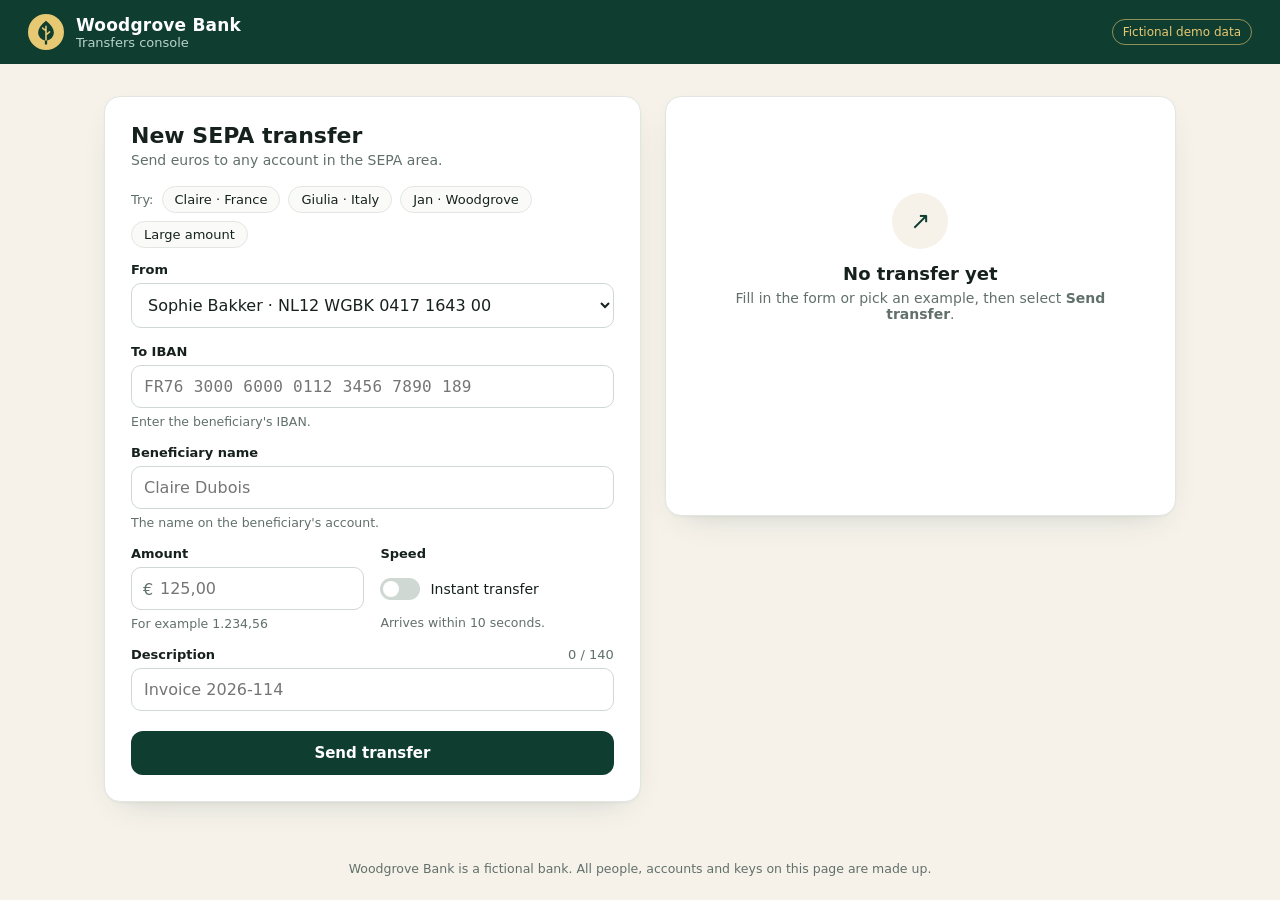
==== console/index.html @ 0089c5d4 "Initial commit" ====
<!doctype html>
<html lang="en">
  <head>
    <meta charset="utf-8" />
    <meta name="viewport" content="width=device-width, initial-scale=1" />
    <title>Woodgrove Transfers · Transfer console</title>
    <link rel="stylesheet" href="console.css" />
  </head>
  <body>
    <header class="topbar">
      <div class="brand">
        <svg class="logo" viewBox="0 0 32 32" aria-hidden="true">
          <circle cx="16" cy="16" r="16" fill="#e7c873" />
          <path d="M16 6c-4.6 3.4-7 7-7 10.6A7 7 0 0 0 15 23.5V27h2v-3.5a7 7 0 0 0 6-6.9C23 13 20.6 9.4 16 6Z" fill="#0f3d30" />
          <path d="M16 11v12M16 15l-3-2.5M16 18.5l3.2-2.6" stroke="#e7c873" stroke-width="1.4" stroke-linecap="round" fill="none" />
        </svg>
        <div>
          <strong>Woodgrove Bank</strong>
          <span>Transfers console</span>
        </div>
      </div>
      <span class="demo-tag" title="Woodgrove Bank and all data on this page are fictional">Fictional demo data</span>
    </header>

    <main class="layout">
      <section class="card">
        <div class="card-head">
          <h1>New SEPA transfer</h1>
          <p>Send euros to any account in the SEPA area.</p>
        </div>

        <div class="examples" aria-label="Examples">
          <span>Try:</span>
          <button type="button" data-example="claire">Claire · France</button>
          <button type="button" data-example="giulia">Giulia · Italy</button>
          <button type="button" data-example="jan">Jan · Woodgrove</button>
          <button type="button" data-example="big">Large amount</button>
        </div>

        <form id="transfer-form" novalidate>
          <label class="field">
            <span class="label">From</span>
            <select id="fromIban" name="fromIban"></select>
          </label>

          <label class="field">
            <span class="label">To IBAN</span>
            <input id="toIban" name="toIban" autocomplete="off" spellcheck="false" placeholder="FR76 3000 6000 0112 3456 7890 189" />
            <span class="hint" id="iban-hint">Enter the beneficiary's IBAN.</span>
          </label>

          <label class="field">
            <span class="label">Beneficiary name</span>
            <input id="beneficiaryName" name="beneficiaryName" autocomplete="off" placeholder="Claire Dubois" />
            <span class="hint" id="name-hint">The name on the beneficiary's account.</span>
          </label>

          <div class="row">
            <label class="field">
              <span class="label">Amount</span>
              <span class="amount-input">
                <span aria-hidden="true">€</span>
                <input id="amount" name="amount" inputmode="decimal" autocomplete="off" placeholder="125,00" />
              </span>
              <span class="hint" id="amount-hint">For example 1.234,56</span>
            </label>

            <label class="field toggle">
              <span class="label">Speed</span>
              <span class="switch">
                <input type="checkbox" id="instant" name="instant" />
                <span class="track" aria-hidden="true"></span>
                <span>Instant transfer</span>
              </span>
              <span class="hint">Arrives within 10 seconds.</span>
            </label>
          </div>

          <label class="field">
            <span class="label">Description <em id="description-count">0 / 140</em></span>
            <input id="description" name="description" autocomplete="off" placeholder="Invoice 2026-114" />
          </label>

          <button class="primary" type="submit">Send transfer</button>
        </form>
      </section>

      <section class="card result" id="result" aria-live="polite">
        <div class="empty" id="result-empty">
          <div class="empty-icon" aria-hidden="true">↗</div>
          <h2>No transfer yet</h2>
          <p>Fill in the form or pick an example, then select <strong>Send transfer</strong>.</p>
        </div>

        <div id="result-body" hidden>
          <div class="result-head">
            <span class="status" id="result-status">ACCEPTED</span>
            <span class="result-id" id="result-id"></span>
          </div>
          <p class="big-amount" id="result-amount"></p>
          <dl class="summary" id="result-summary"></dl>
          <ul class="errors" id="result-errors"></ul>

          <details class="json" open>
            <summary>JSON returned by createTransfer</summary>
            <pre id="result-json"></pre>
          </details>
        </div>
      </section>
    </main>

    <footer class="foot">Woodgrove Bank is a fictional bank. All people, accounts and keys on this page are made up.</footer>

    <script src="../data/accounts.js"></script>
    <script src="../src/config.js"></script>
    <script src="../src/iban.js"></script>
    <script src="../src/money.js"></script>
    <script src="../src/transfer.js"></script>
    <script src="console.js"></script>
  </body>
</html>
---- console/console.css ----
:root {
  --forest: #0f3d30;
  --forest-2: #17543f;
  --leaf: #2f8f6b;
  --gold: #e7c873;
  --sand: #f6f2ea;
  --ink: #16211d;
  --muted: #61706a;
  --line: #e2e6e1;
  --ok: #1d7a4f;
  --ok-bg: #e5f4ec;
  --bad: #b3261e;
  --bad-bg: #fdecea;
  --radius: 16px;
  font-family: system-ui, -apple-system, 'Segoe UI', Roboto, 'Helvetica Neue', sans-serif;
  color: var(--ink);
  background: var(--sand);
}

* { box-sizing: border-box; }
body { margin: 0; min-height: 100vh; display: flex; flex-direction: column; }
button, input, select { font: inherit; color: inherit; }

.topbar {
  display: flex; align-items: center; justify-content: space-between;
  padding: 14px 28px; background: var(--forest); color: #fff;
}
.brand { display: flex; align-items: center; gap: 12px; }
.brand .logo { width: 36px; height: 36px; }
.brand strong { display: block; font-size: 17px; letter-spacing: 0.2px; }
.brand span { display: block; font-size: 13px; color: #b9d3c8; }
.demo-tag {
  font-size: 12px; padding: 5px 10px; border-radius: 999px;
  border: 1px solid rgba(231, 200, 115, 0.6); color: var(--gold);
}

.layout {
  flex: 1; width: 100%; max-width: 1120px; margin: 0 auto; padding: 32px 24px;
  display: grid; grid-template-columns: minmax(0, 1.05fr) minmax(0, 1fr); gap: 24px; align-items: start;
}
@media (max-width: 860px) { .layout { grid-template-columns: 1fr; } }

.card {
  background: #fff; border: 1px solid var(--line); border-radius: var(--radius);
  padding: 26px; box-shadow: 0 1px 2px rgba(15, 61, 48, 0.04), 0 12px 32px -18px rgba(15, 61, 48, 0.25);
}
.card-head h1 { margin: 0; font-size: 22px; }
.card-head p { margin: 4px 0 0; color: var(--muted); font-size: 14px; }

.examples { display: flex; flex-wrap: wrap; align-items: center; gap: 8px; margin: 18px 0 6px; font-size: 13px; }
.examples span { color: var(--muted); }
.examples button {
  border: 1px solid var(--line); background: #fafbf9; border-radius: 999px; padding: 5px 12px; cursor: pointer;
}
.examples button:hover { border-color: var(--leaf); color: var(--forest); }

form { display: grid; gap: 16px; margin-top: 14px; }
.row { display: grid; grid-template-columns: 1fr 1fr; gap: 16px; }
.field { display: grid; gap: 6px; }
.label { font-size: 13px; font-weight: 600; display: flex; justify-content: space-between; }
.label em { font-style: normal; font-weight: 400; color: var(--muted); }
.field input:not([type='checkbox']), .field select {
  width: 100%; border: 1px solid #cfd8d3; border-radius: 10px; padding: 11px 12px; background: #fff;
  transition: border-color 0.15s, box-shadow 0.15s;
}
.field input:focus, .field select:focus { outline: none; border-color: var(--leaf); box-shadow: 0 0 0 3px rgba(47, 143, 107, 0.18); }
#toIban { font-family: ui-monospace, 'SF Mono', Consolas, monospace; letter-spacing: 0.3px; }
.hint { font-size: 12.5px; color: var(--muted); min-height: 1.2em; }
.hint.ok { color: var(--ok); }
.hint.warn { color: #9a6700; }

.amount-input { position: relative; display: block; }
.amount-input > span { position: absolute; left: 12px; top: 50%; transform: translateY(-50%); color: var(--muted); }
.amount-input input { padding-left: 28px !important; font-variant-numeric: tabular-nums; }

.switch { display: flex; align-items: center; gap: 10px; cursor: pointer; padding: 9px 0; font-size: 14px; }
.switch input { position: absolute; opacity: 0; }
.switch .track {
  width: 40px; height: 22px; border-radius: 999px; background: #cfd8d3; position: relative; transition: background 0.15s;
}
.switch .track::after {
  content: ''; position: absolute; top: 3px; left: 3px; width: 16px; height: 16px; border-radius: 50%;
  background: #fff; transition: transform 0.15s;
}
.switch input:checked + .track { background: var(--leaf); }
.switch input:checked + .track::after { transform: translateX(18px); }
.switch input:focus-visible + .track { box-shadow: 0 0 0 3px rgba(47, 143, 107, 0.3); }

.primary {
  margin-top: 4px; border: 0; border-radius: 12px; padding: 13px 18px; font-weight: 600; font-size: 15px;
  background: var(--forest); color: #fff; cursor: pointer; transition: background 0.15s, transform 0.05s;
}
.primary:hover { background: var(--forest-2); }
.primary:active { transform: translateY(1px); }

.result { min-height: 420px; }
.empty { text-align: center; padding: 70px 20px; color: var(--muted); }
.empty-icon {
  width: 56px; height: 56px; margin: 0 auto 14px; border-radius: 50%; display: grid; place-items: center;
  background: var(--sand); color: var(--forest); font-size: 24px;
}
.empty h2 { margin: 0 0 6px; color: var(--ink); font-size: 18px; }
.empty p { margin: 0; font-size: 14px; }

.result-head { display: flex; align-items: center; justify-content: space-between; gap: 12px; }
.status { font-size: 12px; font-weight: 700; letter-spacing: 0.6px; padding: 5px 10px; border-radius: 999px; }
.status.accepted { background: var(--ok-bg); color: var(--ok); }
.status.rejected { background: var(--bad-bg); color: var(--bad); }
.result-id { font-family: ui-monospace, 'SF Mono', Consolas, monospace; font-size: 13px; color: var(--muted); }
.big-amount { font-size: 34px; font-weight: 700; margin: 16px 0 8px; font-variant-numeric: tabular-nums; }

.summary { display: grid; grid-template-columns: 110px 1fr; gap: 8px 12px; margin: 0; font-size: 14px; }
.summary dt { color: var(--muted); }
.summary dd { margin: 0; overflow-wrap: anywhere; }
.mono { font-family: ui-monospace, 'SF Mono', Consolas, monospace; font-size: 13px; }

.errors { list-style: none; padding: 0; margin: 16px 0 0; display: grid; gap: 8px; }
.errors:empty { display: none; }
.errors li { background: var(--bad-bg); color: #5f1410; border-radius: 10px; padding: 10px 12px; font-size: 14px; }
.errors strong { display: block; font-size: 11.5px; letter-spacing: 0.5px; color: var(--bad); }

.json { margin-top: 20px; border-top: 1px solid var(--line); padding-top: 14px; }
.json summary { cursor: pointer; font-size: 13px; font-weight: 600; color: var(--muted); }
.json pre {
  margin: 10px 0 0; padding: 14px; border-radius: 10px; background: #0f1f1a; color: #d7efe4;
  font-size: 12.5px; line-height: 1.5; overflow: auto; max-height: 340px;
}

.foot { text-align: center; font-size: 12.5px; color: var(--muted); padding: 0 24px 24px; }
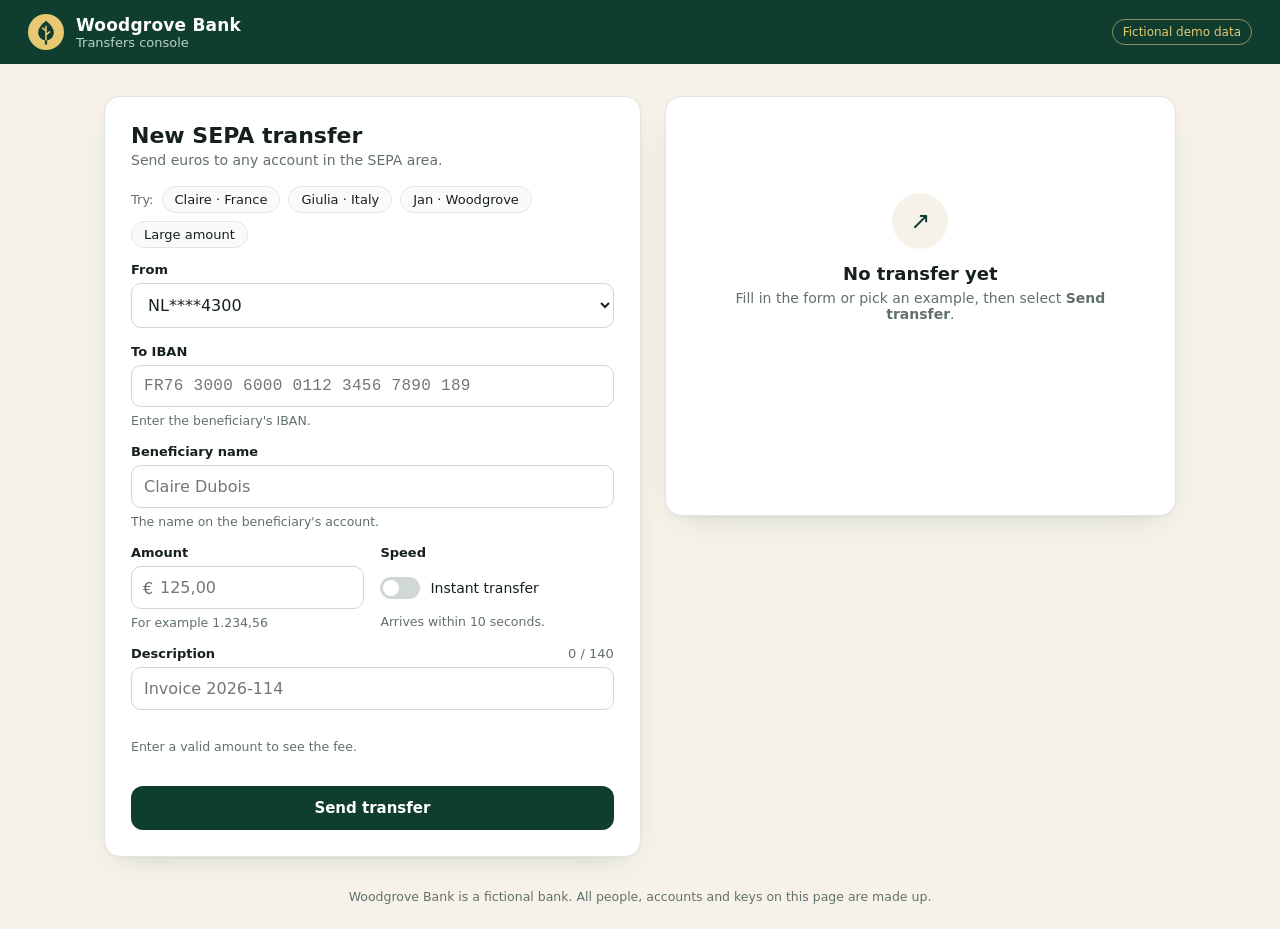
==== commit 60754531: "WGB-102: Add Verification of Payee verifyPayee checks a beneficiary name against Woodgrove's account" ====
--- a/console/index.html
+++ b/console/index.html
@@ -81,6 +81,7 @@
             <input id="description" name="description" autocomplete="off" placeholder="Invoice 2026-114" />
           </label>
 
+          <p class="hint" id="fee-hint" aria-live="polite">Enter a valid amount to see the fee.</p>
           <button class="primary" type="submit">Send transfer</button>
         </form>
       </section>
@@ -115,6 +116,7 @@
     <script src="../src/config.js"></script>
     <script src="../src/iban.js"></script>
     <script src="../src/money.js"></script>
+    <script src="../src/payee.js"></script>
     <script src="../src/transfer.js"></script>
     <script src="console.js"></script>
   </body>
--- a/console/console.css
+++ b/console/console.css
@@ -68,6 +68,7 @@
 .hint { font-size: 12.5px; color: var(--muted); min-height: 1.2em; }
 .hint.ok { color: var(--ok); }
 .hint.warn { color: #9a6700; }
+.hint.bad { color: var(--bad); }
 
 .amount-input { position: relative; display: block; }
 .amount-input > span { position: absolute; left: 12px; top: 50%; transform: translateY(-50%); color: var(--muted); }
